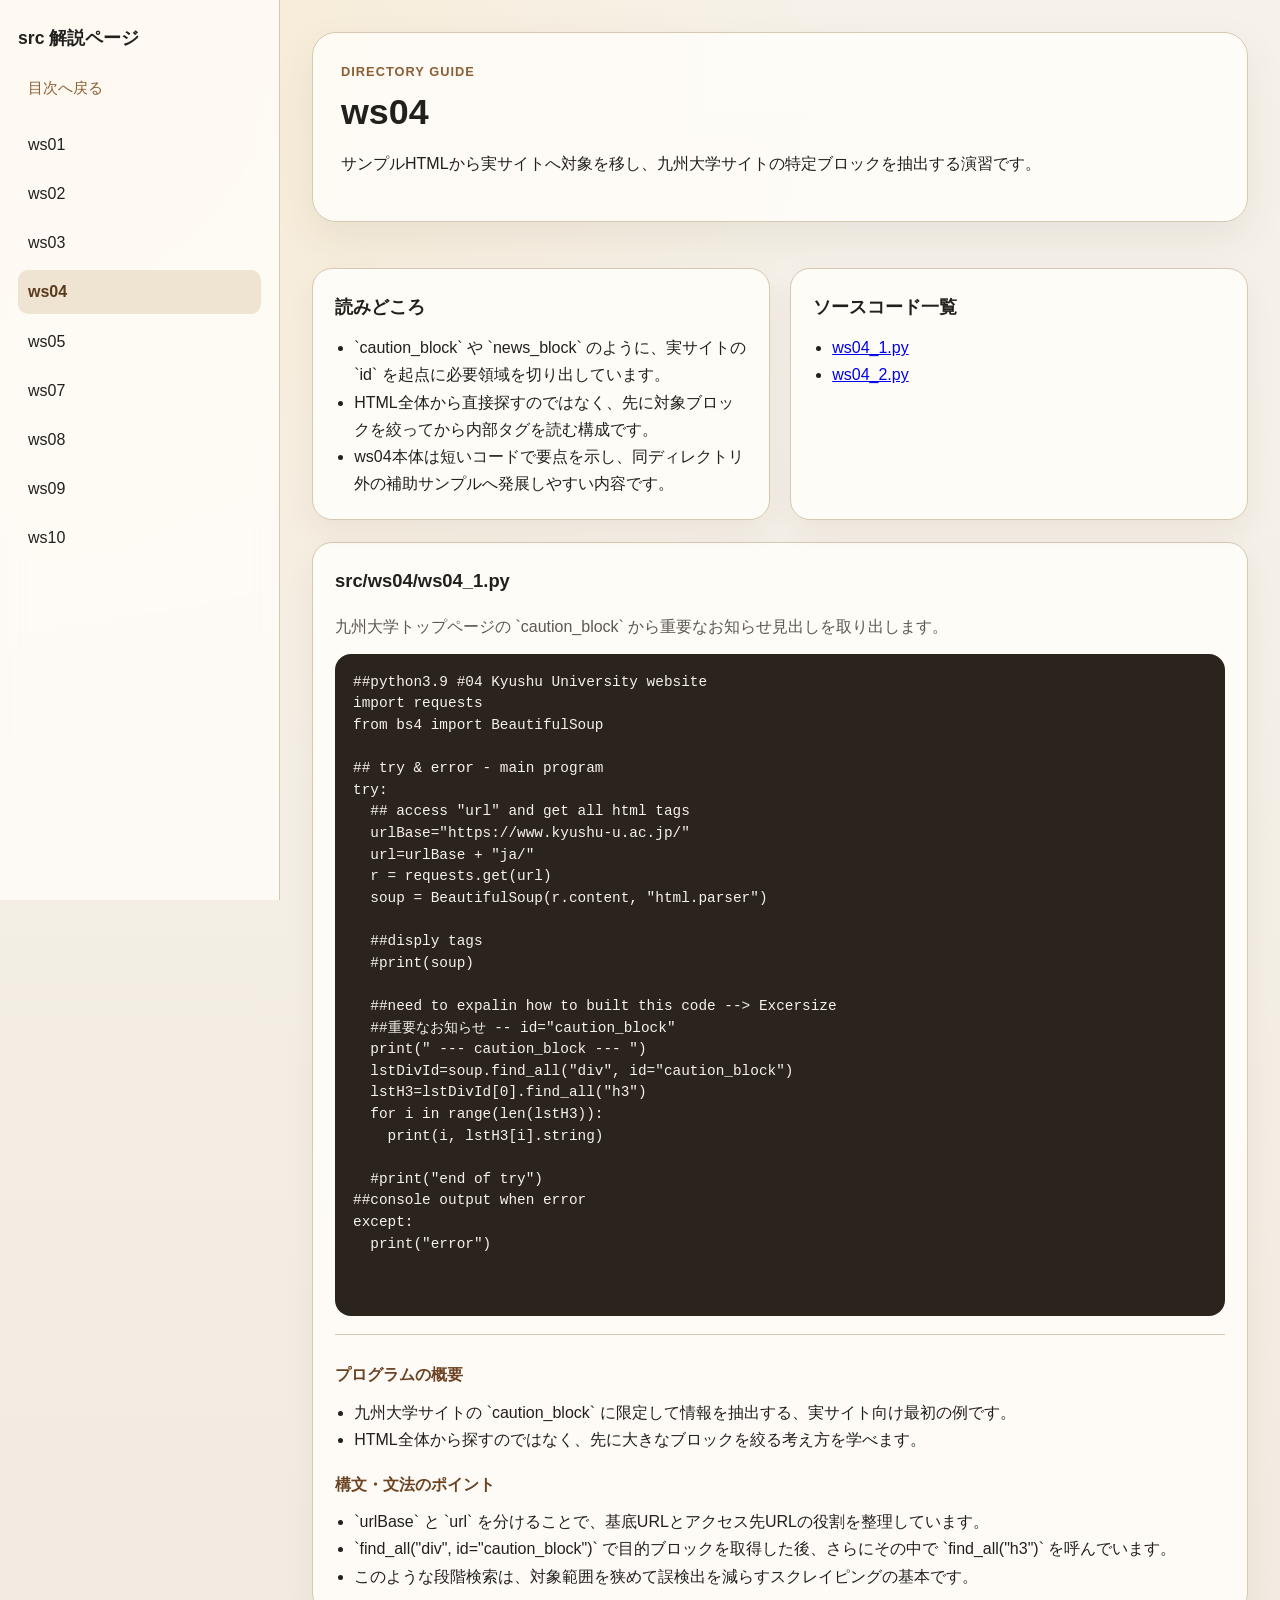
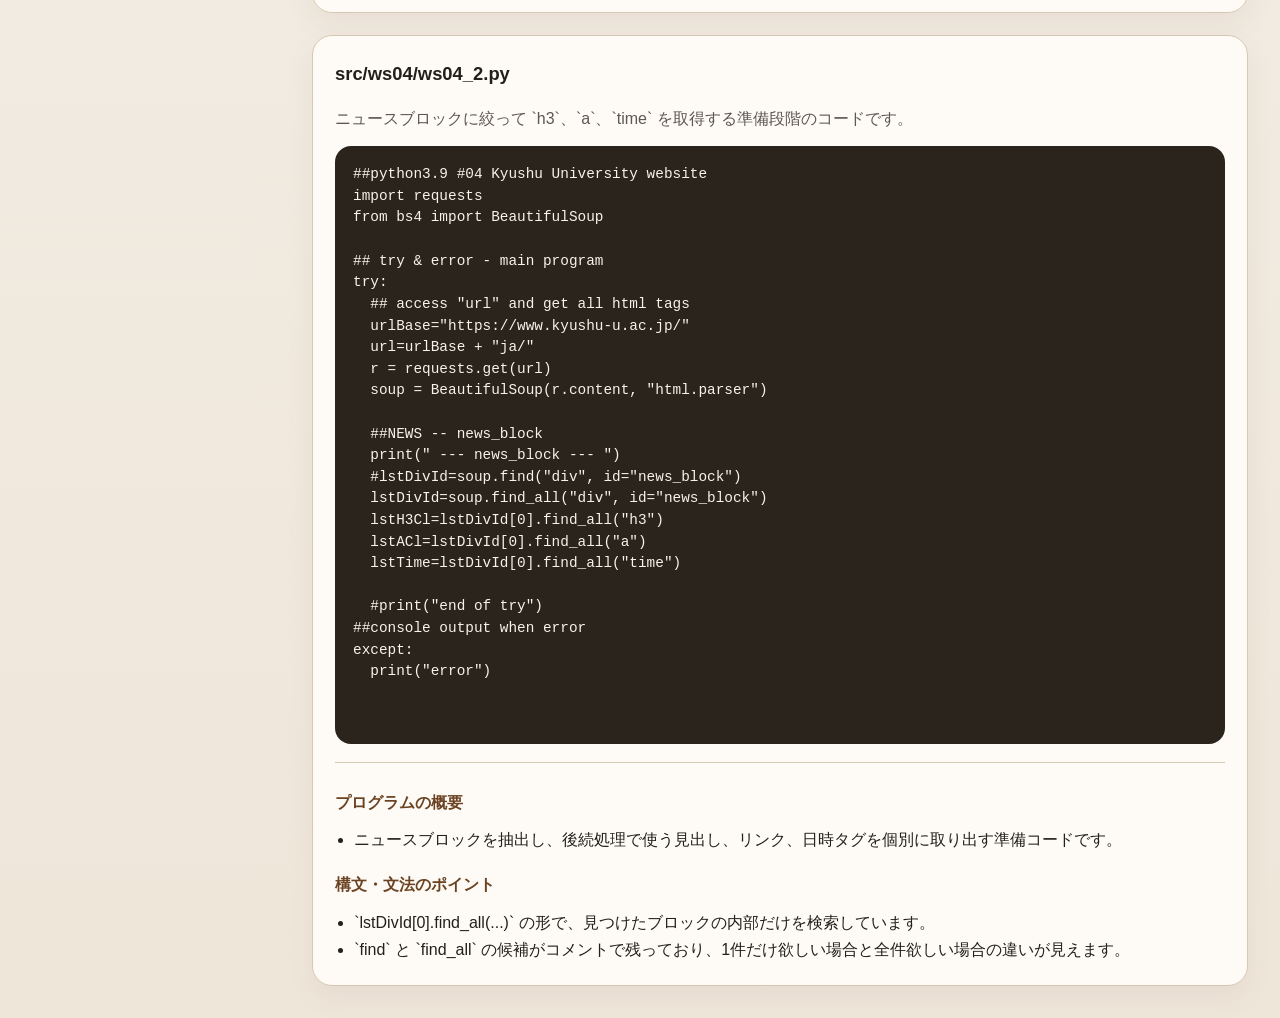
==== doc_src_ws04.html @ c2b764a2 "first" ====
<!DOCTYPE html>
<html lang="ja">
<head>
  <meta charset="utf-8">
  <meta name="viewport" content="width=device-width, initial-scale=1">
  <title>ws04 の解説</title>
  <style>
    :root {
      --bg: #f4f1ea;
      --paper: #fffdf9;
      --ink: #22201d;
      --sub: #5d574f;
      --line: #d6c8b2;
      --accent: #8b5e34;
      --accent-soft: #efe3d2;
      --code: #2b241d;
    }
    * { box-sizing: border-box; }
    body {
      margin: 0;
      font-family: "Hiragino Sans", "Yu Gothic", sans-serif;
      color: var(--ink);
      background:
        radial-gradient(circle at top left, #f8ead1 0, transparent 30%),
        linear-gradient(180deg, #f6f2eb 0%, #efe6da 100%);
      line-height: 1.7;
    }
    .layout {
      display: grid;
      grid-template-columns: 280px minmax(0, 1fr);
      min-height: 100vh;
    }
    nav {
      padding: 24px 18px;
      border-right: 1px solid var(--line);
      background: rgba(255, 253, 249, 0.82);
      backdrop-filter: blur(10px);
      position: sticky;
      top: 0;
      height: 100vh;
      overflow: auto;
    }
    nav h1 {
      margin: 0 0 14px;
      font-size: 1.1rem;
    }
    nav p {
      margin: 0 0 14px;
      color: var(--sub);
      font-size: 0.92rem;
    }
    nav a {
      display: block;
      padding: 8px 10px;
      margin-bottom: 6px;
      border-radius: 10px;
      color: var(--ink);
      text-decoration: none;
      background: transparent;
    }
    nav a.current {
      background: var(--accent-soft);
      color: #5a391c;
      font-weight: 700;
    }
    nav a:hover {
      background: #f1e7d9;
    }
    main {
      padding: 32px;
    }
    .hero {
      background: rgba(255, 253, 249, 0.9);
      border: 1px solid var(--line);
      border-radius: 24px;
      padding: 28px;
      box-shadow: 0 16px 40px rgba(82, 59, 29, 0.08);
    }
    .eyebrow {
      margin: 0 0 8px;
      color: var(--accent);
      font-weight: 700;
      letter-spacing: 0.08em;
      text-transform: uppercase;
      font-size: 0.8rem;
    }
    h2 {
      margin: 0 0 12px;
      font-size: clamp(1.8rem, 2.8vw, 2.6rem);
      line-height: 1.2;
    }
    .grid {
      display: grid;
      grid-template-columns: repeat(2, minmax(0, 1fr));
      gap: 20px;
      margin-top: 24px;
    }
    .card, .file-block {
      background: rgba(255, 253, 249, 0.92);
      border: 1px solid var(--line);
      border-radius: 20px;
      padding: 22px;
      margin-top: 22px;
      box-shadow: 0 12px 30px rgba(82, 59, 29, 0.06);
    }
    .card h3, .file-block h3 {
      margin-top: 0;
      margin-bottom: 12px;
      font-size: 1.15rem;
    }
    .file-block h4 {
      margin: 18px 0 10px;
      font-size: 1rem;
      color: #6b4322;
    }
    ul {
      margin: 0;
      padding-left: 1.2rem;
    }
    .note {
      color: var(--sub);
      margin-bottom: 14px;
    }
    pre {
      margin: 0;
      padding: 18px;
      overflow: auto;
      border-radius: 16px;
      background: var(--code);
      color: #f7f2ea;
      font-size: 0.9rem;
      line-height: 1.5;
    }
    code {
      font-family: "SFMono-Regular", Consolas, monospace;
    }
    .explain {
      margin-top: 18px;
      padding-top: 8px;
      border-top: 1px solid var(--line);
    }
    a.inline {
      color: var(--accent);
    }
    @media (max-width: 960px) {
      .layout {
        grid-template-columns: 1fr;
      }
      nav {
        position: static;
        height: auto;
        border-right: 0;
        border-bottom: 1px solid var(--line);
      }
      main {
        padding: 20px;
      }
      .grid {
        grid-template-columns: 1fr;
      }
    }
  </style>
</head>
<body>
  <div class="layout">
    <nav>
      <h1>src 解説ページ</h1>
      <p><a class="inline" href="index.html">目次へ戻る</a></p>
      <a class="" href="doc_src_ws01.html">ws01</a>
<a class="" href="doc_src_ws02.html">ws02</a>
<a class="" href="doc_src_ws03.html">ws03</a>
<a class="current" href="doc_src_ws04.html">ws04</a>
<a class="" href="doc_src_ws05.html">ws05</a>
<a class="" href="doc_src_ws07.html">ws07</a>
<a class="" href="doc_src_ws08.html">ws08</a>
<a class="" href="doc_src_ws09.html">ws09</a>
<a class="" href="doc_src_ws10.html">ws10</a>
    </nav>
    <main>
      <section class="hero">
        <p class="eyebrow">Directory Guide</p>
        <h2>ws04</h2>
        <p>サンプルHTMLから実サイトへ対象を移し、九州大学サイトの特定ブロックを抽出する演習です。</p>
      </section>

      <div class="grid">
        <section class="card">
          <h3>読みどころ</h3>
          <ul><li>`caution_block` や `news_block` のように、実サイトの `id` を起点に必要領域を切り出しています。</li>
<li>HTML全体から直接探すのではなく、先に対象ブロックを絞ってから内部タグを読む構成です。</li>
<li>ws04本体は短いコードで要点を示し、同ディレクトリ外の補助サンプルへ発展しやすい内容です。</li></ul>
        </section>
        <section class="card">
          <h3>ソースコード一覧</h3>
          <ul><li><a href="src/ws04/ws04_1.py" download>ws04_1.py</a></li>
<li><a href="src/ws04/ws04_2.py" download>ws04_2.py</a></li></ul>
        </section>
      </div>
      
      
    <section class="file-block">
      <h3>src/ws04/ws04_1.py</h3>
      <p class="note">九州大学トップページの `caution_block` から重要なお知らせ見出しを取り出します。</p>
      <pre><code>##python3.9 #04 Kyushu University website
import requests
from bs4 import BeautifulSoup   

## try &amp; error - main program
try:
  ## access &quot;url&quot; and get all html tags 
  urlBase=&quot;https://www.kyushu-u.ac.jp/&quot;
  url=urlBase + &quot;ja/&quot;
  r = requests.get(url)
  soup = BeautifulSoup(r.content, &quot;html.parser&quot;)
  
  ##disply tags
  #print(soup)

  ##need to expalin how to built this code --&gt; Excersize
  ##重要なお知らせ -- id=&quot;caution_block&quot;
  print(&quot; --- caution_block --- &quot;)
  lstDivId=soup.find_all(&quot;div&quot;, id=&quot;caution_block&quot;)
  lstH3=lstDivId[0].find_all(&quot;h3&quot;)
  for i in range(len(lstH3)):
    print(i, lstH3[i].string)

  #print(&quot;end of try&quot;)
##console output when error
except:
  print(&quot;error&quot;)


</code></pre>
      <div class="explain">
        <h4>プログラムの概要</h4>
        <ul><li>九州大学サイトの `caution_block` に限定して情報を抽出する、実サイト向け最初の例です。</li><li>HTML全体から探すのではなく、先に大きなブロックを絞る考え方を学べます。</li></ul>
        <h4>構文・文法のポイント</h4>
        <ul><li>`urlBase` と `url` を分けることで、基底URLとアクセス先URLの役割を整理しています。</li><li>`find_all(&quot;div&quot;, id=&quot;caution_block&quot;)` で目的ブロックを取得した後、さらにその中で `find_all(&quot;h3&quot;)` を呼んでいます。</li><li>このような段階検索は、対象範囲を狭めて誤検出を減らすスクレイピングの基本です。</li></ul>
      </div>
    </section>
    

    <section class="file-block">
      <h3>src/ws04/ws04_2.py</h3>
      <p class="note">ニュースブロックに絞って `h3`、`a`、`time` を取得する準備段階のコードです。</p>
      <pre><code>##python3.9 #04 Kyushu University website
import requests
from bs4 import BeautifulSoup   

## try &amp; error - main program
try:
  ## access &quot;url&quot; and get all html tags 
  urlBase=&quot;https://www.kyushu-u.ac.jp/&quot;
  url=urlBase + &quot;ja/&quot;
  r = requests.get(url)
  soup = BeautifulSoup(r.content, &quot;html.parser&quot;)
  
  ##NEWS -- news_block 
  print(&quot; --- news_block --- &quot;)
  #lstDivId=soup.find(&quot;div&quot;, id=&quot;news_block&quot;)
  lstDivId=soup.find_all(&quot;div&quot;, id=&quot;news_block&quot;)
  lstH3Cl=lstDivId[0].find_all(&quot;h3&quot;) 
  lstACl=lstDivId[0].find_all(&quot;a&quot;)
  lstTime=lstDivId[0].find_all(&quot;time&quot;)

  #print(&quot;end of try&quot;)
##console output when error
except:
  print(&quot;error&quot;)


</code></pre>
      <div class="explain">
        <h4>プログラムの概要</h4>
        <ul><li>ニュースブロックを抽出し、後続処理で使う見出し、リンク、日時タグを個別に取り出す準備コードです。</li></ul>
        <h4>構文・文法のポイント</h4>
        <ul><li>`lstDivId[0].find_all(...)` の形で、見つけたブロックの内部だけを検索しています。</li><li>`find` と `find_all` の候補がコメントで残っており、1件だけ欲しい場合と全件欲しい場合の違いが見えます。</li></ul>
      </div>
    </section>
    
    </main>
  </div>
</body>
</html>
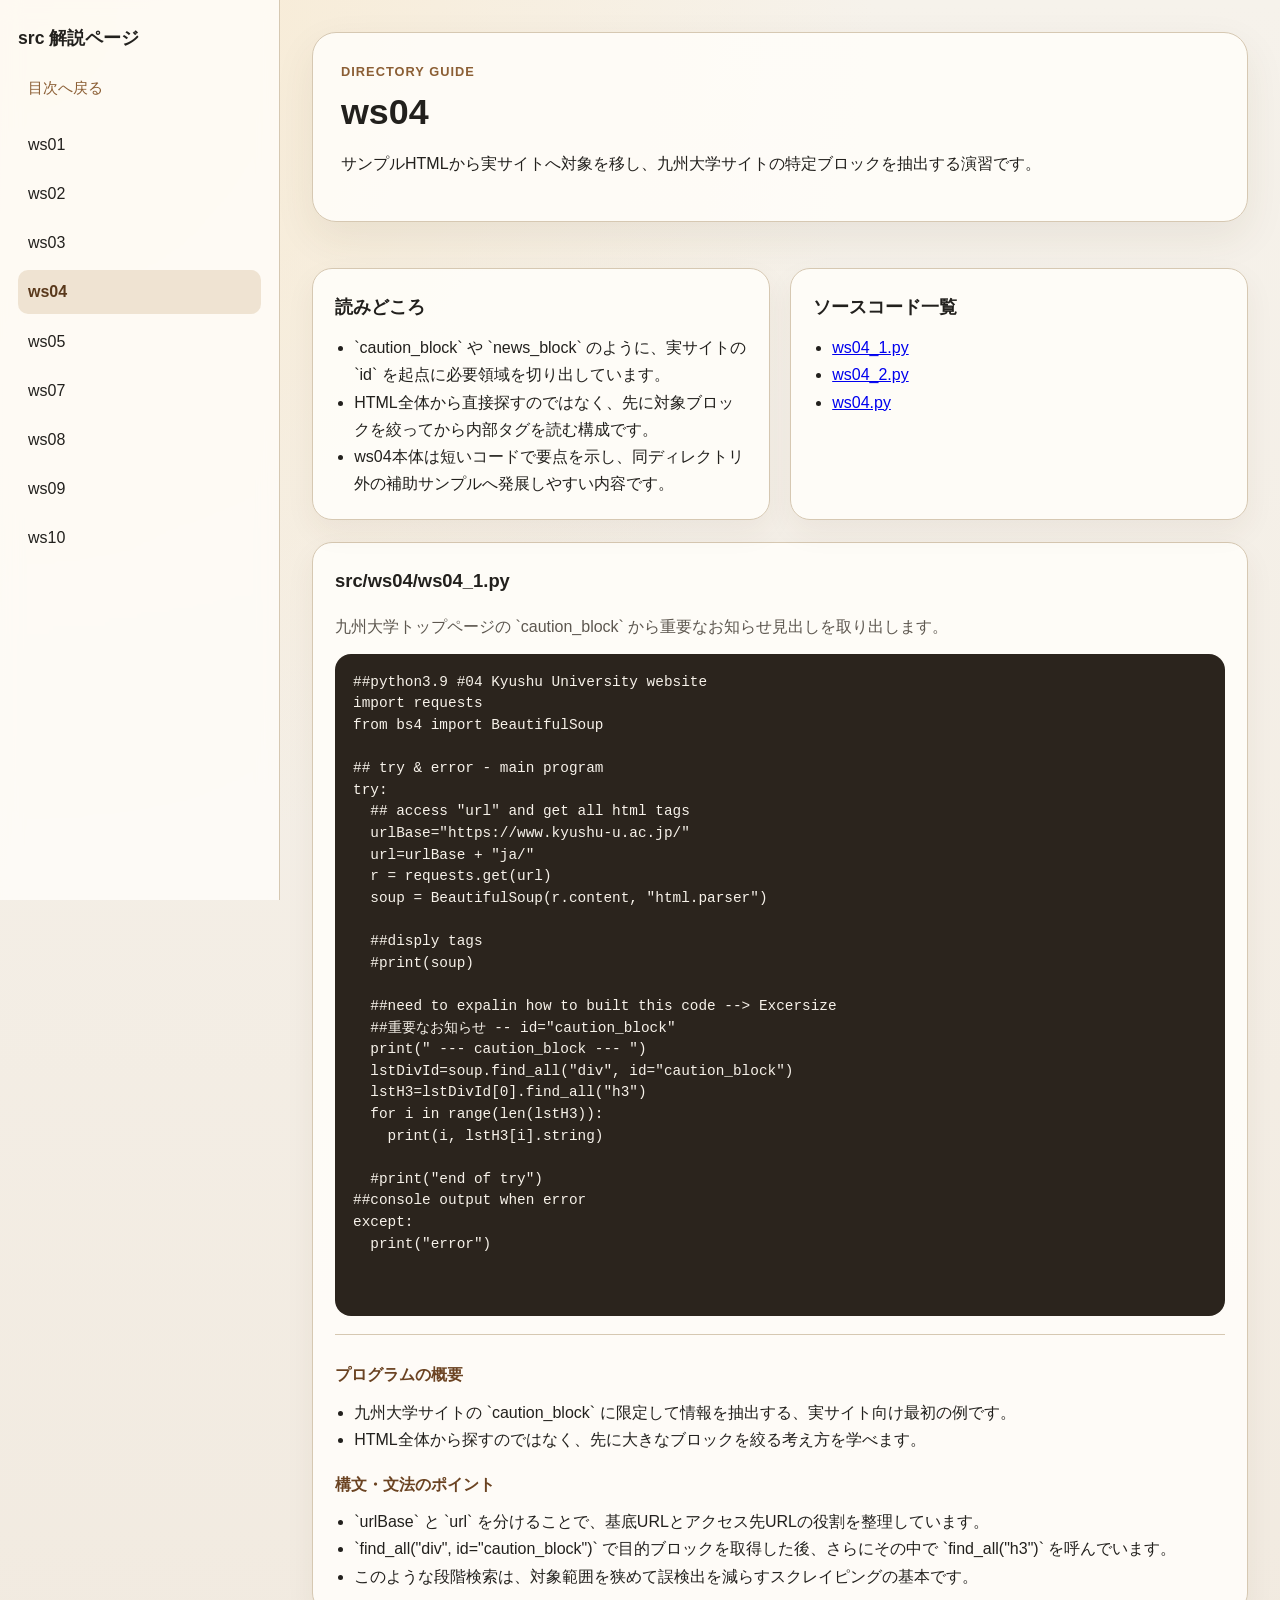
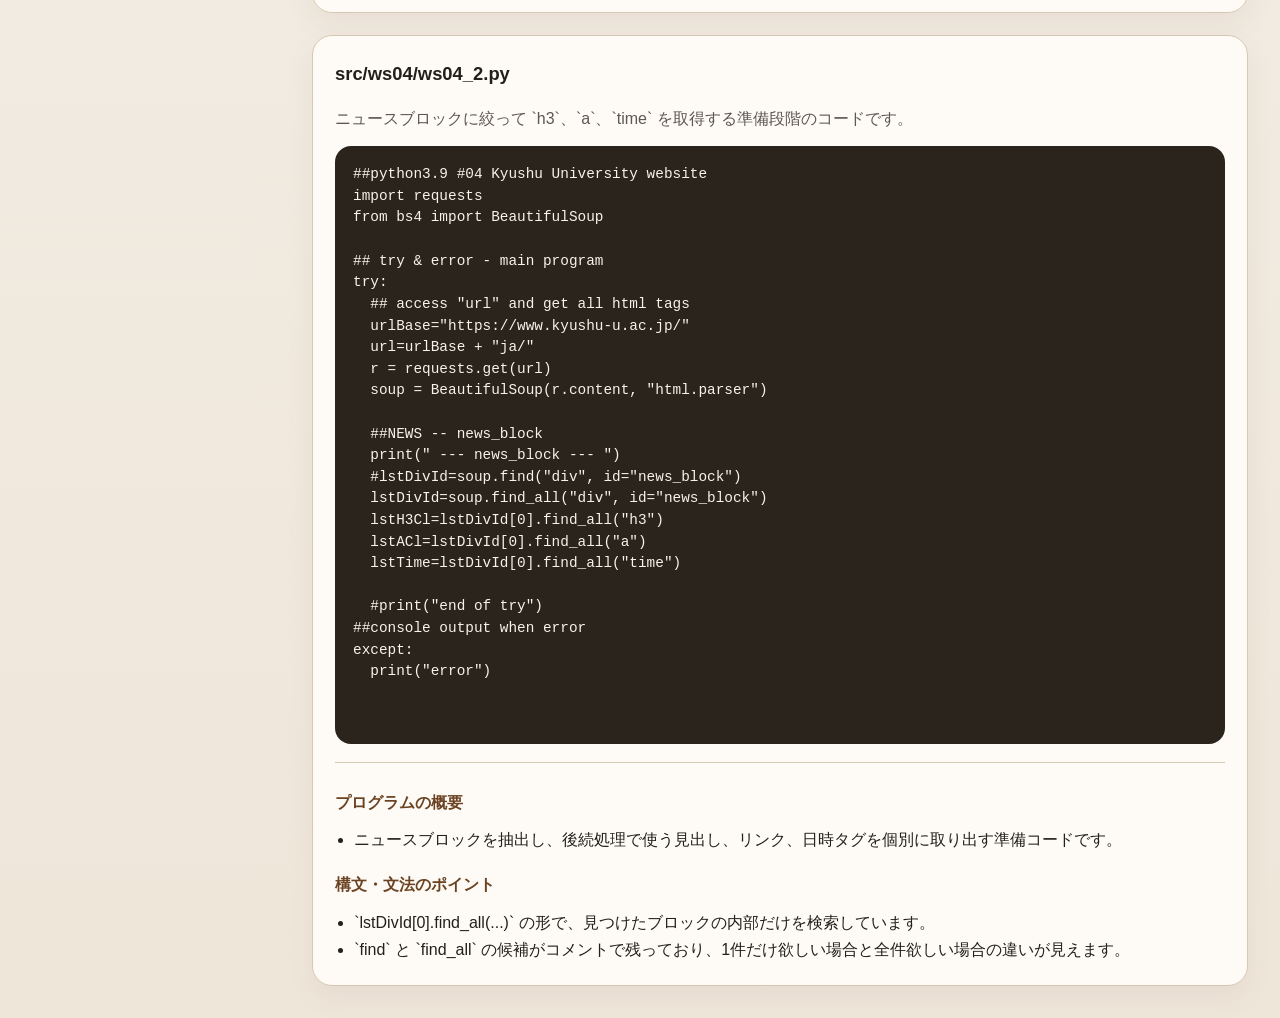
==== commit ef903683: "ws04 updated" ====
--- a/doc_src_ws04.html
+++ b/doc_src_ws04.html
@@ -193,7 +193,8 @@
         <section class="card">
           <h3>ソースコード一覧</h3>
           <ul><li><a href="src/ws04/ws04_1.py" download>ws04_1.py</a></li>
-<li><a href="src/ws04/ws04_2.py" download>ws04_2.py</a></li></ul>
+          <li><a href="src/ws04/ws04_2.py" download>ws04_2.py</a></li>
+          <li><a href="src/ws04/demo/ws04.py" download>ws04.py</a></li></ul>
         </section>
       </div>
       
